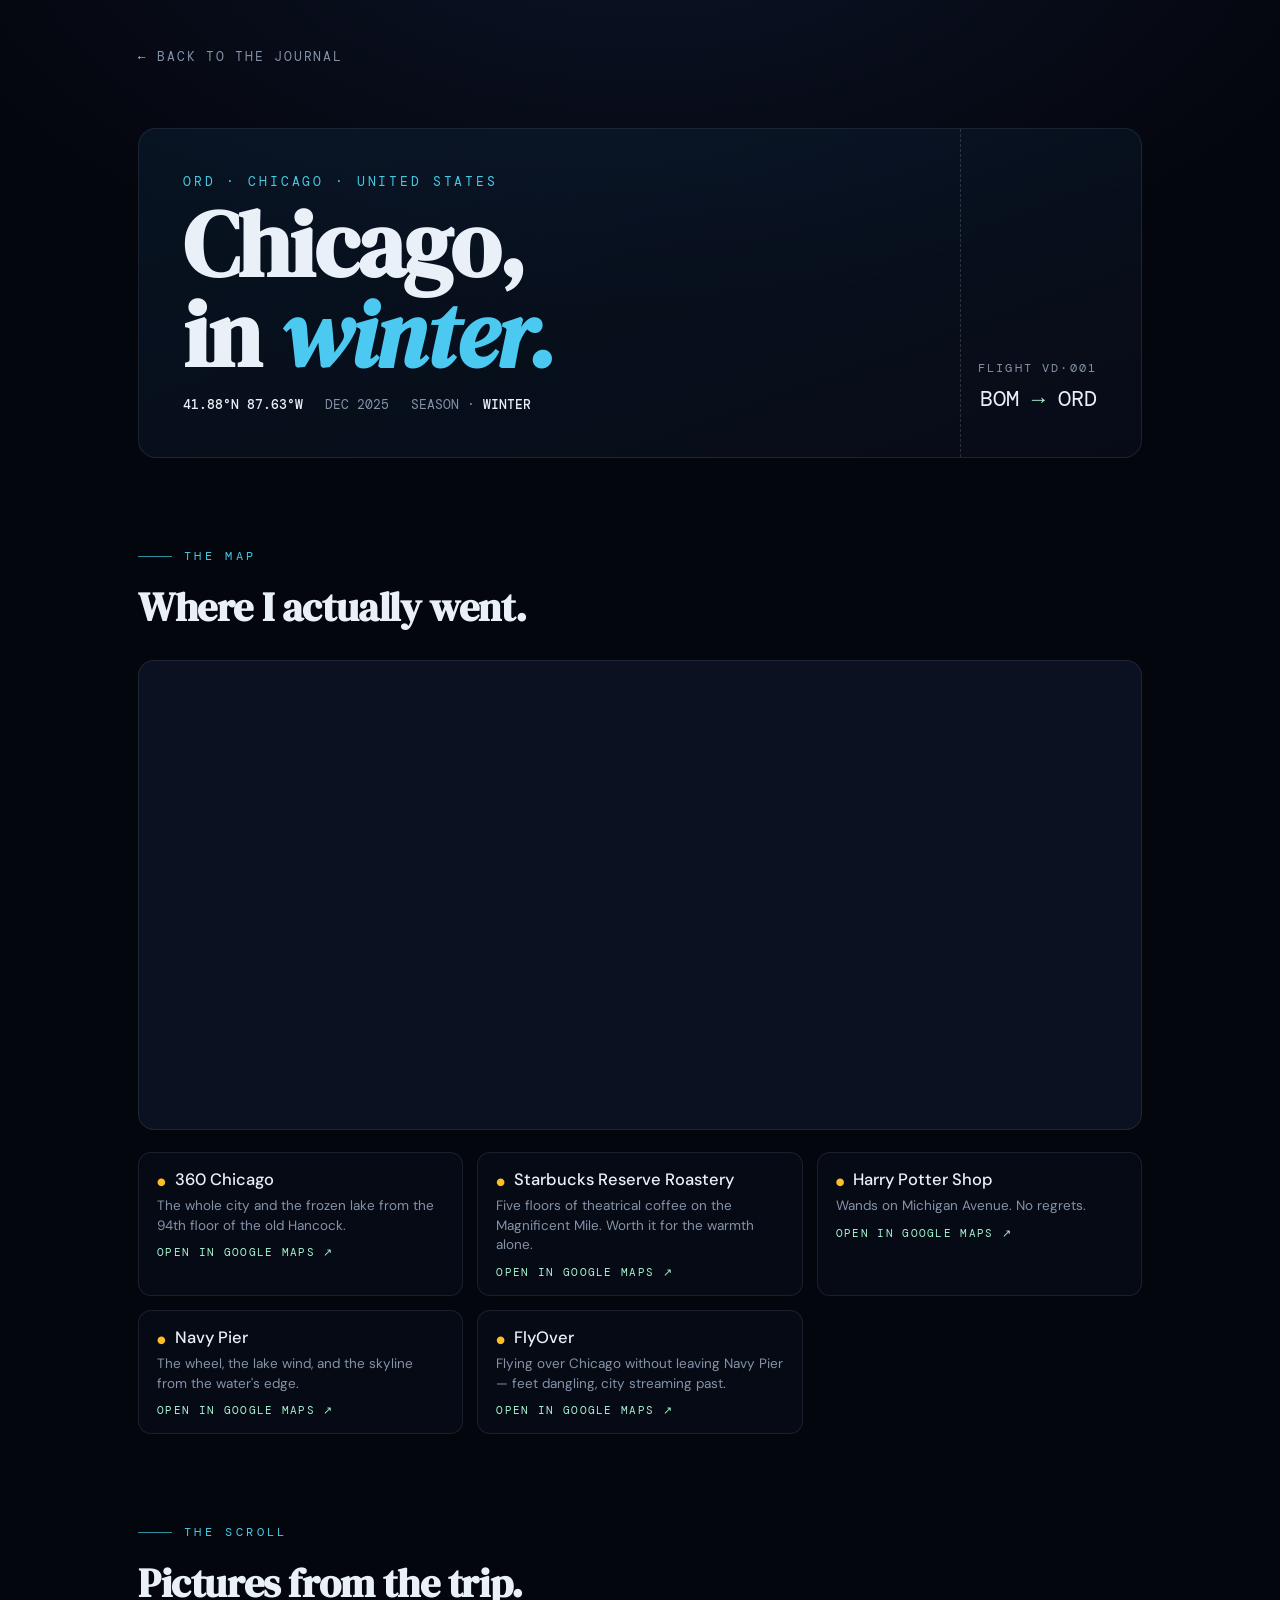
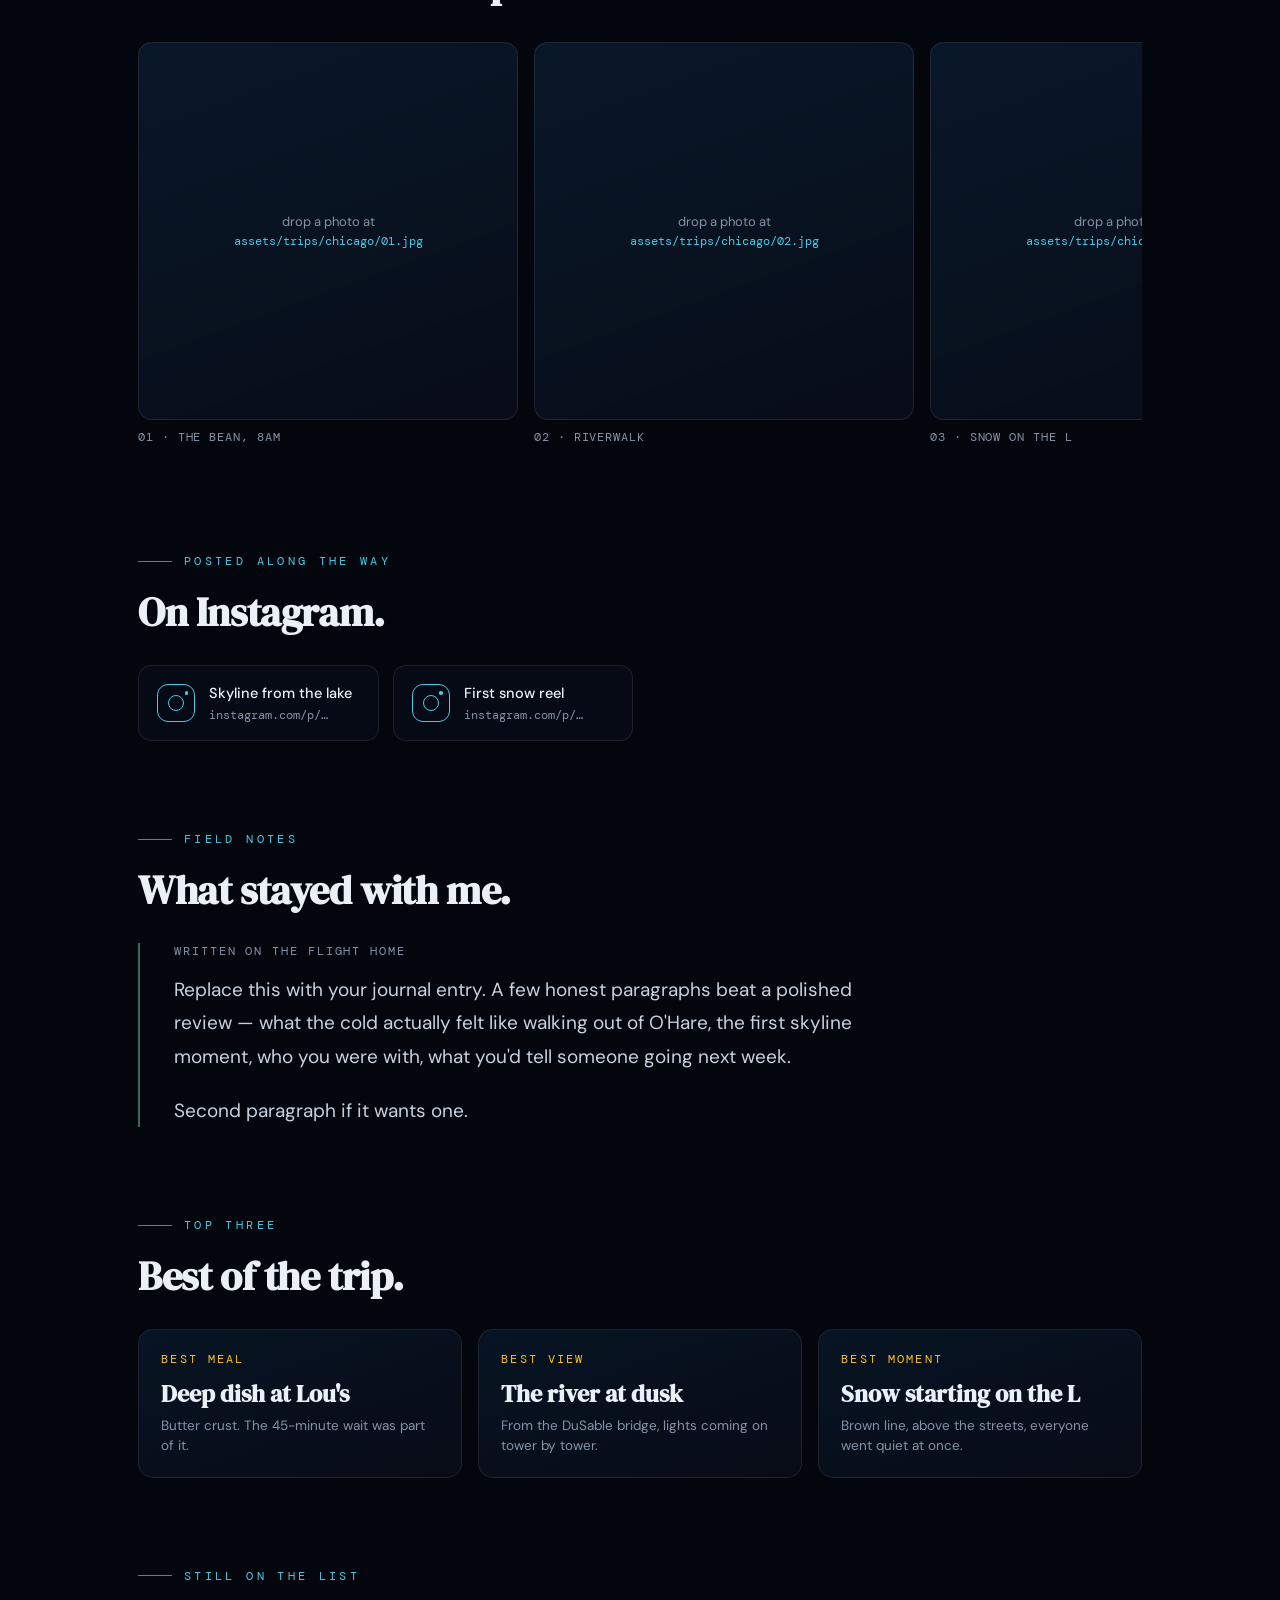
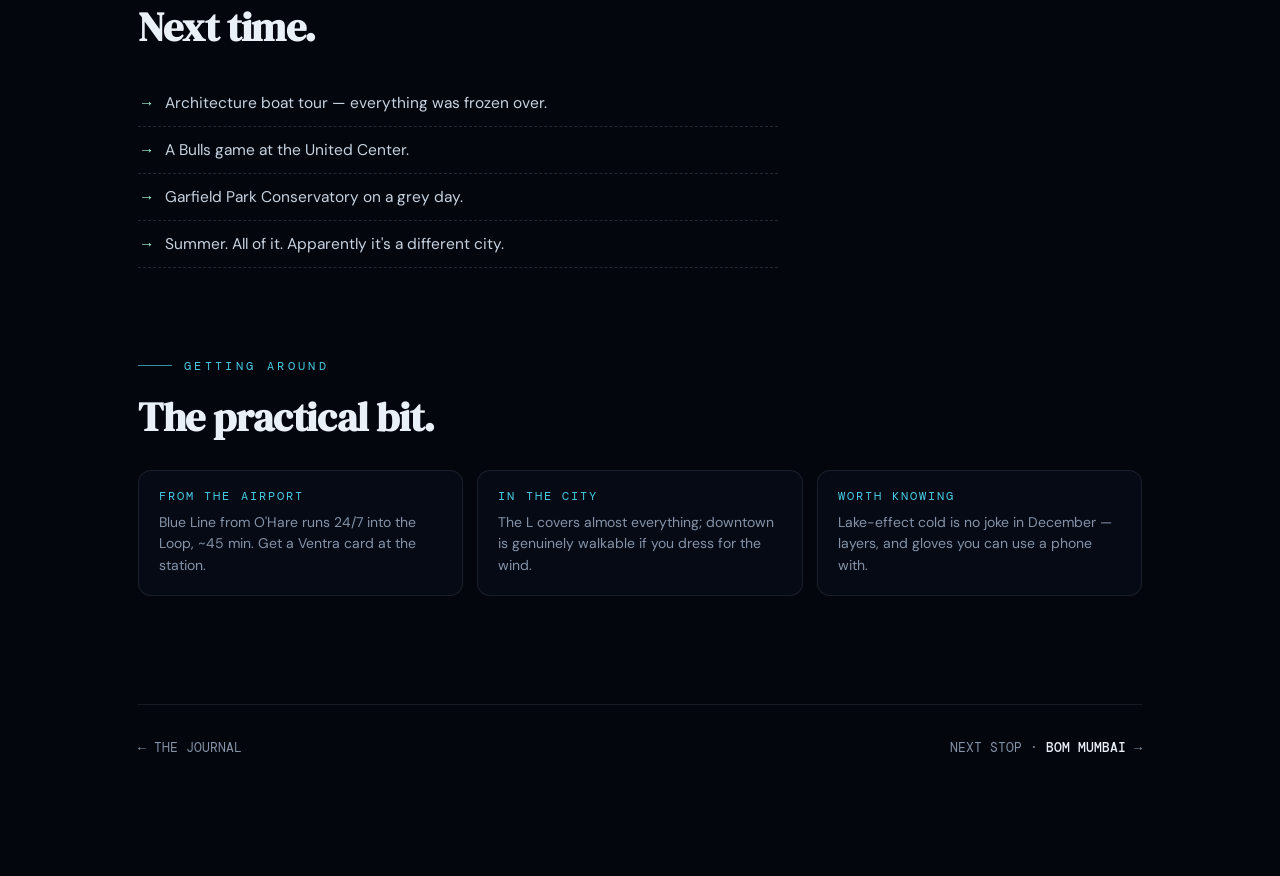
==== chicago.html @ 28030397 "Initial commit: travel journal site Co-Authored-By: Claude Sonnet 5 <noreply@anthropic.com>" ====
<!DOCTYPE html>
<html lang="en">
<head>
<meta charset="UTF-8" />
<meta name="viewport" content="width=device-width, initial-scale=1.0" />
<title>Chicago — Travel Journal</title>

<link rel="preconnect" href="https://fonts.googleapis.com" />
<link rel="preconnect" href="https://fonts.gstatic.com" crossorigin />
<link href="https://fonts.googleapis.com/css2?family=DM+Mono:wght@400;500&family=DM+Sans:opsz,wght@9..40,400;9..40,500&family=DM+Serif+Display:ital@0;1&display=swap" rel="stylesheet" />
<link rel="stylesheet" href="trip.css" />
</head>

<body>
<div class="wrap">

  <a class="crumb" href="index.html"><span class="back-arrow">←</span> back to the journal</a>

  <!-- ===== trip stamp ===== -->
  <header class="stamp">
    <div>
      <div class="code">ORD · CHICAGO · UNITED STATES</div>
      <h1>Chicago,<br/>in <em>winter.</em></h1>
      <div class="meta">
        <span><b>41.88°N 87.63°W</b></span>
        <span>DEC 2025</span>
        <span>SEASON · <b>WINTER</b></span>
      </div>
    </div>
    <div class="route">
      <div class="flight-no">FLIGHT VD·001</div>
      <div class="legs">BOM <span class="arrow">→</span> ORD</div>
    </div>
  </header>

  <!-- ===== the map ===== -->
  <section>
    <div class="eyebrow">The map</div>
    <h2>Where I actually went.</h2>

    <div class="map-frame" id="map-frame"></div>
    <script>
      /* Paste your Google My Maps id here:
         google.com/maps/d → open your map → Share → "Embed on my site" →
         copy the mid=... value from the iframe src. */
      const MY_MAPS_ID = "12nH6dTcvFQYetylbOg2R999Y30waM60";

      const frame = document.getElementById("map-frame");
      if (MY_MAPS_ID) {
        frame.innerHTML = `<iframe src="https://www.google.com/maps/d/embed?mid=${MY_MAPS_ID}" loading="lazy" title="Chicago trip map"></iframe>`;
      } else {
        frame.innerHTML = `<div class="map-placeholder"><div>
          <div class="pin-glyph">📍</div>
          <p>Your Google My Maps embed goes here.<br/>
          Create it at <code>google.com/maps/d</code>, hit Share → Embed,<br/>
          and paste the <code>mid</code> value into <code>MY_MAPS_ID</code> in this file.</p>
        </div></div>`;
      }
    </script>

    <div class="spots">
      <!-- these mirror the pins on the My Map above — edit the blurbs freely -->
      <a class="spot" href="https://www.google.com/maps/search/?api=1&query=360+Chicago+Observation+Deck" target="_blank" rel="noopener">
        <div class="name">360 Chicago</div>
        <div class="why">The whole city and the frozen lake from the 94th floor of the old Hancock.</div>
        <div class="gmaps">OPEN IN GOOGLE MAPS ↗</div>
      </a>
      <a class="spot" href="https://www.google.com/maps/search/?api=1&query=Starbucks+Reserve+Roastery+Chicago" target="_blank" rel="noopener">
        <div class="name">Starbucks Reserve Roastery</div>
        <div class="why">Five floors of theatrical coffee on the Magnificent Mile. Worth it for the warmth alone.</div>
        <div class="gmaps">OPEN IN GOOGLE MAPS ↗</div>
      </a>
      <a class="spot" href="https://www.google.com/maps/search/?api=1&query=Harry+Potter+Shop+Chicago" target="_blank" rel="noopener">
        <div class="name">Harry Potter Shop</div>
        <div class="why">Wands on Michigan Avenue. No regrets.</div>
        <div class="gmaps">OPEN IN GOOGLE MAPS ↗</div>
      </a>
      <a class="spot" href="https://www.google.com/maps/search/?api=1&query=Navy+Pier+Chicago" target="_blank" rel="noopener">
        <div class="name">Navy Pier</div>
        <div class="why">The wheel, the lake wind, and the skyline from the water's edge.</div>
        <div class="gmaps">OPEN IN GOOGLE MAPS ↗</div>
      </a>
      <a class="spot" href="https://www.google.com/maps/search/?api=1&query=Flyover+Navy+Pier+Chicago" target="_blank" rel="noopener">
        <div class="name">FlyOver</div>
        <div class="why">Flying over Chicago without leaving Navy Pier — feet dangling, city streaming past.</div>
        <div class="gmaps">OPEN IN GOOGLE MAPS ↗</div>
      </a>
    </div>
  </section>

  <!-- ===== photo scroll ===== -->
  <section>
    <div class="eyebrow">The scroll</div>
    <h2>Pictures from the trip.</h2>
    <div class="film">
      <!-- Drop your photos in assets/trips/chicago/ and swap the .slot divs
           for: <img src="assets/trips/chicago/IMG_0001.jpg" alt="..." /> -->
      <figure>
        <div class="slot"><span>drop a photo at<br/><code>assets/trips/chicago/01.jpg</code></span></div>
        <figcaption>01 · THE BEAN, 8AM</figcaption>
      </figure>
      <figure>
        <div class="slot"><span>drop a photo at<br/><code>assets/trips/chicago/02.jpg</code></span></div>
        <figcaption>02 · RIVERWALK</figcaption>
      </figure>
      <figure>
        <div class="slot"><span>drop a photo at<br/><code>assets/trips/chicago/03.jpg</code></span></div>
        <figcaption>03 · SNOW ON THE L</figcaption>
      </figure>
      <figure>
        <div class="slot"><span>drop a photo at<br/><code>assets/trips/chicago/04.jpg</code></span></div>
        <figcaption>04 · DEEP DISH</figcaption>
      </figure>
    </div>
  </section>

  <!-- ===== instagram ===== -->
  <section>
    <div class="eyebrow">Posted along the way</div>
    <h2>On Instagram.</h2>
    <div class="ig-row">
      <!-- Swap the href for your actual post URLs -->
      <a class="ig-card" href="https://www.instagram.com/" target="_blank" rel="noopener">
        <span class="glyph"></span>
        <span><span class="label">Skyline from the lake</span>
        <span class="handle">instagram.com/p/…</span></span>
      </a>
      <a class="ig-card" href="https://www.instagram.com/" target="_blank" rel="noopener">
        <span class="glyph"></span>
        <span><span class="label">First snow reel</span>
        <span class="handle">instagram.com/p/…</span></span>
      </a>
    </div>
  </section>

  <!-- ===== notes ===== -->
  <section>
    <div class="eyebrow">Field notes</div>
    <h2>What stayed with me.</h2>
    <div class="notes">
      <span class="date">WRITTEN ON THE FLIGHT HOME</span>
      <p>Replace this with your journal entry. A few honest paragraphs beat a
      polished review — what the cold actually felt like walking out of O'Hare,
      the first skyline moment, who you were with, what you'd tell someone
      going next week.</p>
      <p>Second paragraph if it wants one.</p>
    </div>
  </section>

  <!-- ===== top three ===== -->
  <section>
    <div class="eyebrow">Top three</div>
    <h2>Best of the trip.</h2>
    <div class="podium">
      <div class="win">
        <div class="cat">Best meal</div>
        <h3>Deep dish at Lou's</h3>
        <p>Butter crust. The 45-minute wait was part of it.</p>
      </div>
      <div class="win">
        <div class="cat">Best view</div>
        <h3>The river at dusk</h3>
        <p>From the DuSable bridge, lights coming on tower by tower.</p>
      </div>
      <div class="win">
        <div class="cat">Best moment</div>
        <h3>Snow starting on the L</h3>
        <p>Brown line, above the streets, everyone went quiet at once.</p>
      </div>
    </div>
  </section>

  <!-- ===== next time ===== -->
  <section>
    <div class="eyebrow">Still on the list</div>
    <h2>Next time.</h2>
    <ul class="next-time">
      <li>Architecture boat tour — everything was frozen over.</li>
      <li>A Bulls game at the United Center.</li>
      <li>Garfield Park Conservatory on a grey day.</li>
      <li>Summer. All of it. Apparently it's a different city.</li>
    </ul>
  </section>

  <!-- ===== getting around ===== -->
  <section>
    <div class="eyebrow">Getting around</div>
    <h2>The practical bit.</h2>
    <div class="howto">
      <div class="tip">
        <div class="k">From the airport</div>
        <p>Blue Line from O'Hare runs 24/7 into the Loop, ~45 min. Get a Ventra card at the station.</p>
      </div>
      <div class="tip">
        <div class="k">In the city</div>
        <p>The L covers almost everything; downtown is genuinely walkable if you dress for the wind.</p>
      </div>
      <div class="tip">
        <div class="k">Worth knowing</div>
        <p>Lake-effect cold is no joke in December — layers, and gloves you can use a phone with.</p>
      </div>
    </div>
  </section>

  <footer class="hop">
    <a href="index.html">← THE JOURNAL</a>
    <a class="next" href="mumbai.html">NEXT STOP · <b>BOM MUMBAI</b> →</a>
  </footer>

</div>
</body>
</html>
---- trip.css ----
/* ===== shared styles for city trip pages ===== */

:root {
  --space-0:   #04060d;
  --space-1:   #070b16;
  --space-2:   #0b1120;
  --ocean-deep:#0a2540;
  --ocean-mid: #123a5e;
  --cyan:      #4cc9f0;
  --cyan-soft: #48cae4;
  --mint:      #a7f3d0;
  --amber:     #fbbf24;
  --ink:       #eaf0f7;
  --muted:     #8493a8;
  --line:      rgba(148,163,184,0.14);
}

* { margin: 0; padding: 0; box-sizing: border-box; }

html { background: var(--space-0); }
body {
  background:
    radial-gradient(1100px 620px ellipse at 50% -120px, #0c1428 0%, rgba(12,20,40,0) 70%),
    var(--space-0);
  color: var(--ink);
  font-family: "DM Sans", system-ui, sans-serif;
  -webkit-font-smoothing: antialiased;
}

body { overflow-x: hidden; }

.wrap {
  max-width: 1100px;
  margin: 0 auto;
  padding: clamp(28px, 5vh, 64px) clamp(20px, 5vw, 48px) 120px;
}

/* ===== top nav ===== */
.crumb {
  display: inline-flex; align-items: center; gap: 10px;
  font-family: "DM Mono", monospace;
  font-size: 12.5px; letter-spacing: .14em; text-transform: uppercase;
  color: var(--muted); text-decoration: none;
  margin-bottom: clamp(36px, 7vh, 70px);
  transition: color .25s ease;
}
.crumb:hover { color: var(--mint); }
.crumb .back-arrow { color: var(--mint); }

/* ===== trip stamp header (boarding-pass stub) ===== */
.stamp {
  border: 1px solid var(--line);
  border-radius: 18px;
  background: linear-gradient(160deg, rgba(19,58,94,0.25), rgba(11,17,32,0.55));
  padding: clamp(26px, 4vw, 44px);
  display: flex; flex-wrap: wrap; gap: 28px;
  align-items: flex-end; justify-content: space-between;
  position: relative;
  overflow: hidden;
}
.stamp::after {           /* perforation line, like a torn ticket */
  content: "";
  position: absolute; top: 0; bottom: 0; right: clamp(90px, 18%, 220px);
  border-left: 1.5px dashed rgba(148,163,184,0.25);
}
.stamp .code {
  font-family: "DM Mono", monospace;
  font-size: 13px; letter-spacing: .22em; color: var(--cyan-soft);
}
.stamp h1 {
  font-family: "DM Serif Display", serif;
  font-size: clamp(46px, 8vw, 92px);
  line-height: .98; letter-spacing: -0.01em;
  margin-top: 10px;
}
.stamp h1 em { font-style: italic; color: var(--cyan); }
.stamp .meta {
  margin-top: 16px;
  font-family: "DM Mono", monospace;
  font-size: 13px; color: var(--muted);
  display: flex; flex-wrap: wrap; gap: 8px 22px;
}
.stamp .meta b { color: var(--ink); font-weight: 500; }
.stamp .route {
  font-family: "DM Mono", monospace;
  text-align: right; min-width: clamp(80px, 16%, 200px);
}
.stamp .route .flight-no { font-size: 12px; letter-spacing: .18em; color: var(--muted); }
.stamp .route .legs { font-size: 22px; margin-top: 8px; color: var(--ink); }
.stamp .route .legs .arrow { color: var(--mint); }

/* ===== sections ===== */
section { margin-top: clamp(64px, 10vh, 110px); }
.eyebrow {
  font-family: "DM Mono", monospace;
  font-size: 12px; letter-spacing: .28em; text-transform: uppercase;
  color: var(--cyan-soft);
  margin-bottom: 16px;
  display: flex; align-items: center; gap: 12px;
}
.eyebrow::before {
  content: ""; width: 34px; height: 1px; background: var(--cyan-soft); opacity: .7;
}
section > h2 {
  font-family: "DM Serif Display", serif;
  font-size: clamp(26px, 3.6vw, 40px);
  letter-spacing: -0.01em;
  margin-bottom: 26px;
}

/* ===== map ===== */
.map-frame {
  border: 1px solid var(--line);
  border-radius: 16px;
  overflow: hidden;
  background: var(--space-2);
}
.map-frame iframe { display: block; width: 100%; height: clamp(340px, 52vh, 520px); border: 0; }
.map-placeholder {
  height: clamp(280px, 40vh, 420px);
  display: grid; place-items: center; text-align: center;
  padding: 30px;
  color: var(--muted);
}
.map-placeholder .pin-glyph { font-size: 34px; margin-bottom: 14px; }
.map-placeholder code {
  font-family: "DM Mono", monospace; font-size: 12.5px; color: var(--cyan-soft);
}
.spots {
  margin-top: 22px;
  display: grid;
  grid-template-columns: repeat(auto-fill, minmax(250px, 1fr));
  gap: 14px;
}
.spot {
  display: block; text-decoration: none; color: inherit;
  border: 1px solid var(--line); border-radius: 13px;
  padding: 16px 18px;
  background: rgba(11,17,32,0.45);
  transition: transform .3s ease, border-color .3s ease;
}
.spot:hover { transform: translateY(-3px); border-color: rgba(167,243,208,0.45); }
.spot .name { font-size: 16.5px; font-weight: 500; display: flex; gap: 9px; align-items: baseline; }
.spot .name::before { content: "●"; color: var(--amber); font-size: 10px; }
.spot .why { margin-top: 6px; font-size: 13.5px; color: var(--muted); line-height: 1.45; }
.spot .gmaps {
  margin-top: 10px;
  font-family: "DM Mono", monospace; font-size: 11px; letter-spacing: .12em;
  color: var(--mint);
}

/* ===== photo scroll ===== */
.film {
  display: flex; gap: 16px;
  overflow-x: auto;
  padding: 6px 2px 18px;
  scroll-snap-type: x mandatory;
  scrollbar-width: thin;
  scrollbar-color: rgba(148,163,184,0.35) transparent;
}
.film figure {
  scroll-snap-align: start;
  flex: 0 0 auto;
  width: clamp(240px, 34vw, 380px);
}
.film img, .film .slot {
  width: 100%; height: clamp(300px, 42vh, 440px);
  object-fit: cover;
  border-radius: 14px;
  border: 1px solid var(--line);
  background: linear-gradient(160deg, rgba(19,58,94,0.35), rgba(11,17,32,0.6));
}
.film .slot {
  display: grid; place-items: center; text-align: center;
  color: var(--muted); font-size: 13px; padding: 24px; line-height: 1.5;
}
.film .slot code { font-family: "DM Mono", monospace; font-size: 12px; color: var(--cyan-soft); }
.film figcaption {
  margin-top: 10px;
  font-family: "DM Mono", monospace;
  font-size: 11.5px; letter-spacing: .08em; color: var(--muted);
}

/* ===== instagram ===== */
.ig-row {
  display: grid;
  grid-template-columns: repeat(auto-fill, minmax(240px, 1fr));
  gap: 14px;
}
.ig-card {
  display: flex; align-items: center; gap: 14px;
  text-decoration: none; color: inherit;
  border: 1px solid var(--line); border-radius: 13px;
  padding: 16px 18px;
  background: rgba(11,17,32,0.45);
  transition: transform .3s ease, border-color .3s ease;
}
.ig-card:hover { transform: translateY(-3px); border-color: rgba(76,201,240,0.45); }
.ig-card .glyph {
  width: 38px; height: 38px; flex: 0 0 auto;
  border-radius: 11px;
  border: 1.6px solid var(--cyan-soft);
  display: grid; place-items: center;
  position: relative;
}
.ig-card .glyph::before {      /* lens */
  content: ""; width: 14px; height: 14px;
  border: 1.6px solid var(--cyan-soft); border-radius: 50%;
}
.ig-card .glyph::after {       /* flash dot */
  content: ""; position: absolute; top: 6px; right: 6px;
  width: 3.5px; height: 3.5px; border-radius: 50%;
  background: var(--cyan-soft);
}
.ig-card .label { font-size: 14.5px; font-weight: 500; }
.ig-card .handle {
  font-family: "DM Mono", monospace;
  font-size: 11.5px; color: var(--muted); margin-top: 3px;
}

/* ===== notes (journal entry) ===== */
.notes {
  border-left: 2px solid rgba(167,243,208,0.4);
  padding-left: clamp(20px, 3vw, 34px);
  max-width: 68ch;
}
.notes p {
  font-size: clamp(16.5px, 1.6vw, 19px);
  line-height: 1.75;
  color: #c6d2e0;
}
.notes p + p { margin-top: 1.1em; }
.notes .date {
  font-family: "DM Mono", monospace;
  font-size: 12px; letter-spacing: .16em; color: var(--muted);
  margin-bottom: 14px; display: block;
}

/* ===== top three ===== */
.podium {
  display: grid;
  grid-template-columns: repeat(auto-fit, minmax(240px, 1fr));
  gap: 16px;
}
.podium .win {
  border: 1px solid var(--line); border-radius: 15px;
  padding: 22px 22px 20px;
  background: linear-gradient(160deg, rgba(19,58,94,0.28), rgba(11,17,32,0.5));
}
.podium .cat {
  font-family: "DM Mono", monospace;
  font-size: 11.5px; letter-spacing: .2em; text-transform: uppercase;
  color: var(--amber);
}
.podium h3 {
  font-family: "DM Serif Display", serif;
  font-size: 24px; margin: 10px 0 6px;
}
.podium p { font-size: 13.5px; color: var(--muted); line-height: 1.5; }

/* ===== next time ===== */
.next-time { list-style: none; max-width: 640px; }
.next-time li {
  display: flex; gap: 14px; align-items: baseline;
  padding: 13px 4px;
  border-bottom: 1px dashed rgba(148,163,184,0.22);
  font-size: 15.5px; color: #c6d2e0;
}
.next-time li::before {
  content: "→";
  font-family: "DM Mono", monospace;
  color: var(--mint); flex: 0 0 auto;
}

/* ===== getting around ===== */
.howto { display: grid; grid-template-columns: repeat(auto-fit, minmax(260px, 1fr)); gap: 14px; }
.howto .tip {
  border: 1px solid var(--line); border-radius: 13px;
  padding: 18px 20px;
  background: rgba(11,17,32,0.45);
}
.howto .k {
  font-family: "DM Mono", monospace;
  font-size: 11.5px; letter-spacing: .18em; text-transform: uppercase;
  color: var(--cyan-soft); margin-bottom: 8px;
}
.howto p { font-size: 14px; color: var(--muted); line-height: 1.55; }

/* ===== footer hop ===== */
.hop {
  margin-top: clamp(80px, 12vh, 130px);
  padding-top: 34px;
  border-top: 1px solid var(--line);
  display: flex; justify-content: space-between; align-items: center; gap: 20px;
  font-family: "DM Mono", monospace; font-size: 13px;
}
.hop a { color: var(--muted); text-decoration: none; transition: color .25s ease; }
.hop a:hover { color: var(--mint); }
.hop .next b { color: var(--ink); font-weight: 500; }

@media (max-width: 640px) {
  .stamp::after { display: none; }
  .stamp .route { text-align: left; }
}
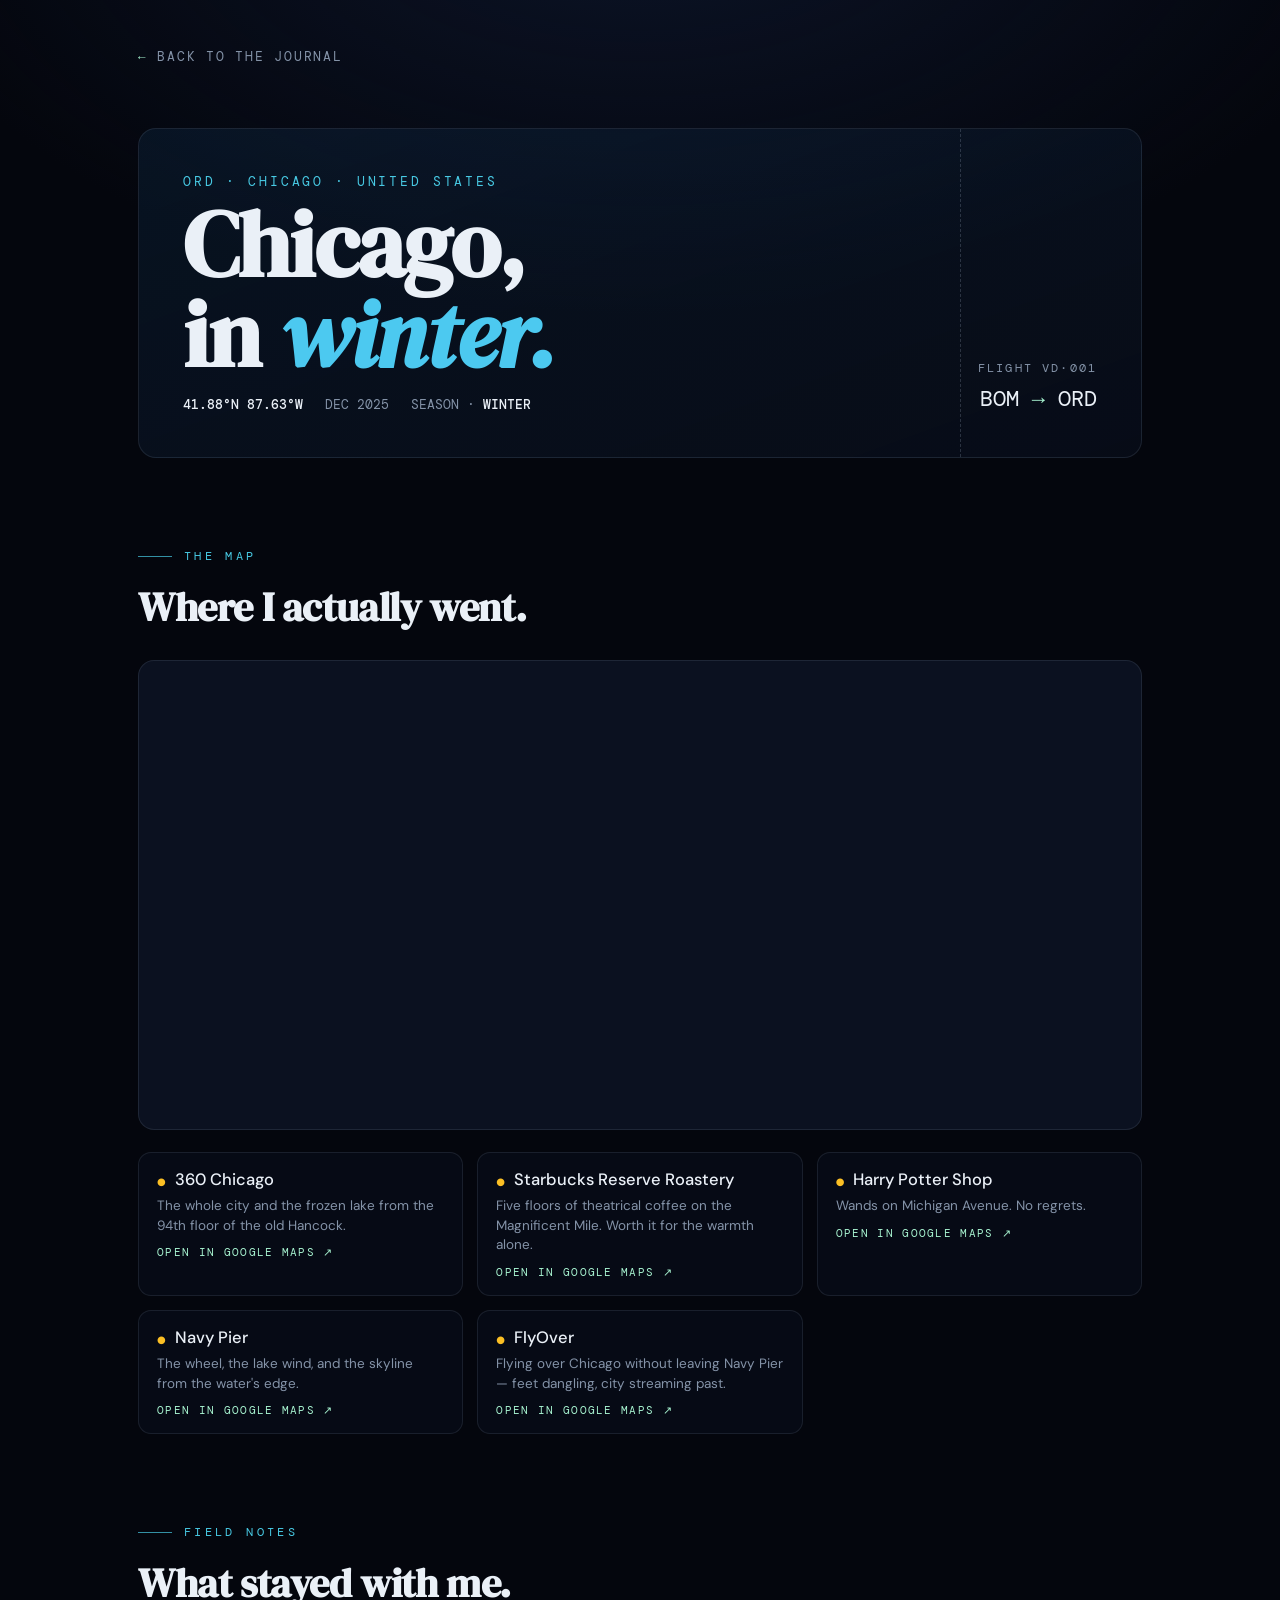
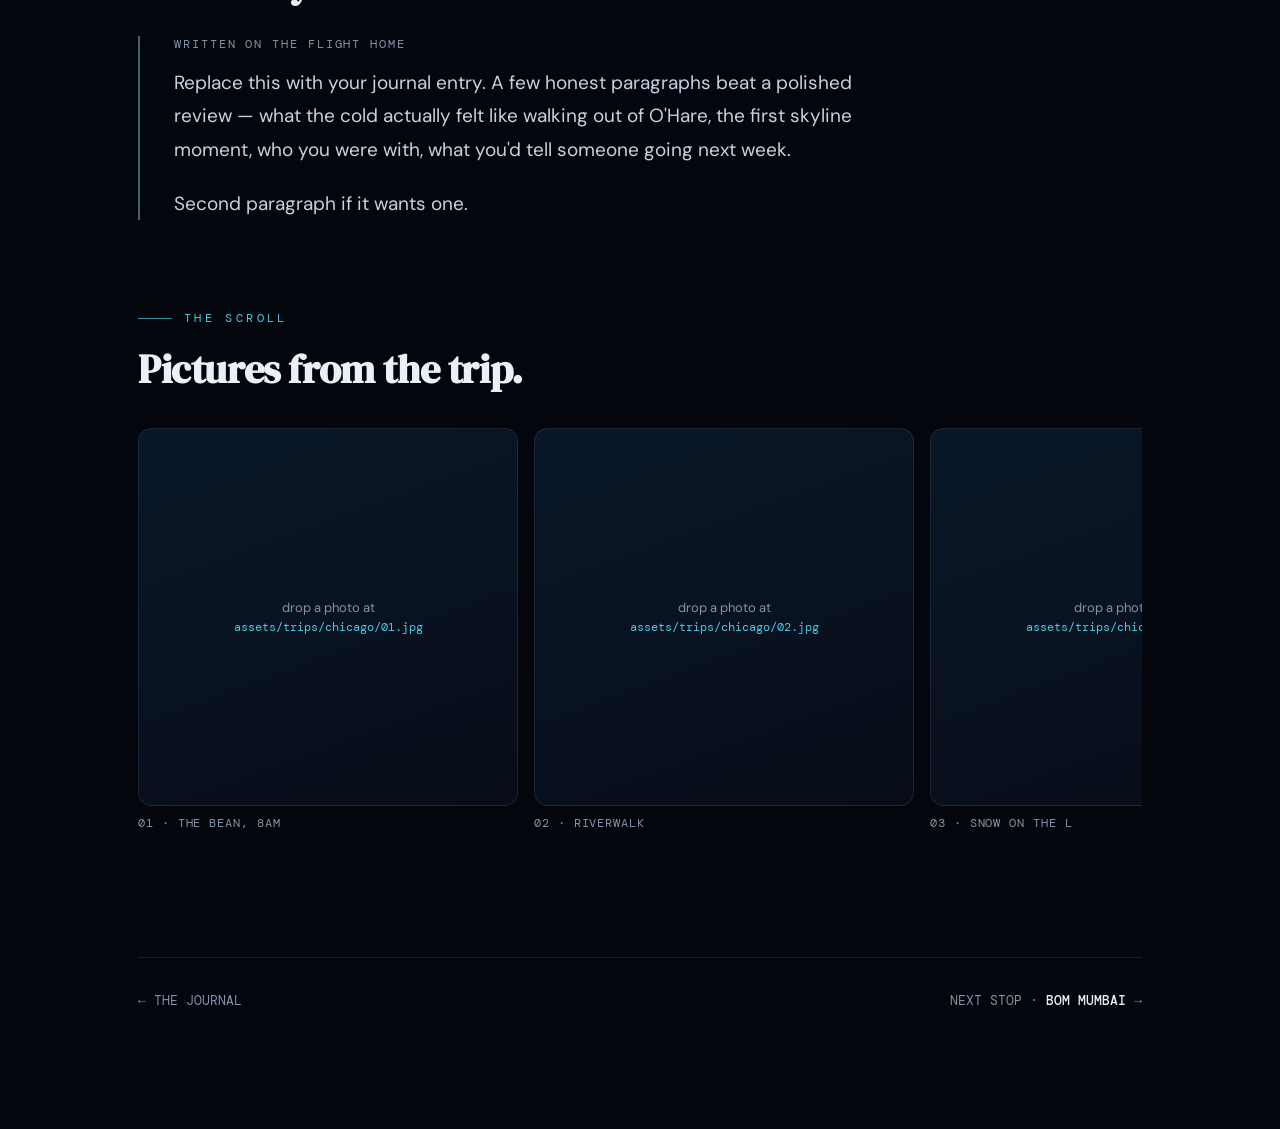
==== commit fc1b51f9: "pages layout" ====
--- a/chicago.html
+++ b/chicago.html
@@ -88,6 +88,20 @@
     </div>
   </section>
 
+  <!-- ===== notes ===== -->
+  <section>
+    <div class="eyebrow">Field notes</div>
+    <h2>What stayed with me.</h2>
+    <div class="notes">
+      <span class="date">WRITTEN ON THE FLIGHT HOME</span>
+      <p>Replace this with your journal entry. A few honest paragraphs beat a
+      polished review — what the cold actually felt like walking out of O'Hare,
+      the first skyline moment, who you were with, what you'd tell someone
+      going next week.</p>
+      <p>Second paragraph if it wants one.</p>
+    </div>
+  </section>
+
   <!-- ===== photo scroll ===== -->
   <section>
     <div class="eyebrow">The scroll</div>
@@ -114,94 +128,6 @@
     </div>
   </section>
 
-  <!-- ===== instagram ===== -->
-  <section>
-    <div class="eyebrow">Posted along the way</div>
-    <h2>On Instagram.</h2>
-    <div class="ig-row">
-      <!-- Swap the href for your actual post URLs -->
-      <a class="ig-card" href="https://www.instagram.com/" target="_blank" rel="noopener">
-        <span class="glyph"></span>
-        <span><span class="label">Skyline from the lake</span>
-        <span class="handle">instagram.com/p/…</span></span>
-      </a>
-      <a class="ig-card" href="https://www.instagram.com/" target="_blank" rel="noopener">
-        <span class="glyph"></span>
-        <span><span class="label">First snow reel</span>
-        <span class="handle">instagram.com/p/…</span></span>
-      </a>
-    </div>
-  </section>
-
-  <!-- ===== notes ===== -->
-  <section>
-    <div class="eyebrow">Field notes</div>
-    <h2>What stayed with me.</h2>
-    <div class="notes">
-      <span class="date">WRITTEN ON THE FLIGHT HOME</span>
-      <p>Replace this with your journal entry. A few honest paragraphs beat a
-      polished review — what the cold actually felt like walking out of O'Hare,
-      the first skyline moment, who you were with, what you'd tell someone
-      going next week.</p>
-      <p>Second paragraph if it wants one.</p>
-    </div>
-  </section>
-
-  <!-- ===== top three ===== -->
-  <section>
-    <div class="eyebrow">Top three</div>
-    <h2>Best of the trip.</h2>
-    <div class="podium">
-      <div class="win">
-        <div class="cat">Best meal</div>
-        <h3>Deep dish at Lou's</h3>
-        <p>Butter crust. The 45-minute wait was part of it.</p>
-      </div>
-      <div class="win">
-        <div class="cat">Best view</div>
-        <h3>The river at dusk</h3>
-        <p>From the DuSable bridge, lights coming on tower by tower.</p>
-      </div>
-      <div class="win">
-        <div class="cat">Best moment</div>
-        <h3>Snow starting on the L</h3>
-        <p>Brown line, above the streets, everyone went quiet at once.</p>
-      </div>
-    </div>
-  </section>
-
-  <!-- ===== next time ===== -->
-  <section>
-    <div class="eyebrow">Still on the list</div>
-    <h2>Next time.</h2>
-    <ul class="next-time">
-      <li>Architecture boat tour — everything was frozen over.</li>
-      <li>A Bulls game at the United Center.</li>
-      <li>Garfield Park Conservatory on a grey day.</li>
-      <li>Summer. All of it. Apparently it's a different city.</li>
-    </ul>
-  </section>
-
-  <!-- ===== getting around ===== -->
-  <section>
-    <div class="eyebrow">Getting around</div>
-    <h2>The practical bit.</h2>
-    <div class="howto">
-      <div class="tip">
-        <div class="k">From the airport</div>
-        <p>Blue Line from O'Hare runs 24/7 into the Loop, ~45 min. Get a Ventra card at the station.</p>
-      </div>
-      <div class="tip">
-        <div class="k">In the city</div>
-        <p>The L covers almost everything; downtown is genuinely walkable if you dress for the wind.</p>
-      </div>
-      <div class="tip">
-        <div class="k">Worth knowing</div>
-        <p>Lake-effect cold is no joke in December — layers, and gloves you can use a phone with.</p>
-      </div>
-    </div>
-  </section>
-
   <footer class="hop">
     <a href="index.html">← THE JOURNAL</a>
     <a class="next" href="mumbai.html">NEXT STOP · <b>BOM MUMBAI</b> →</a>
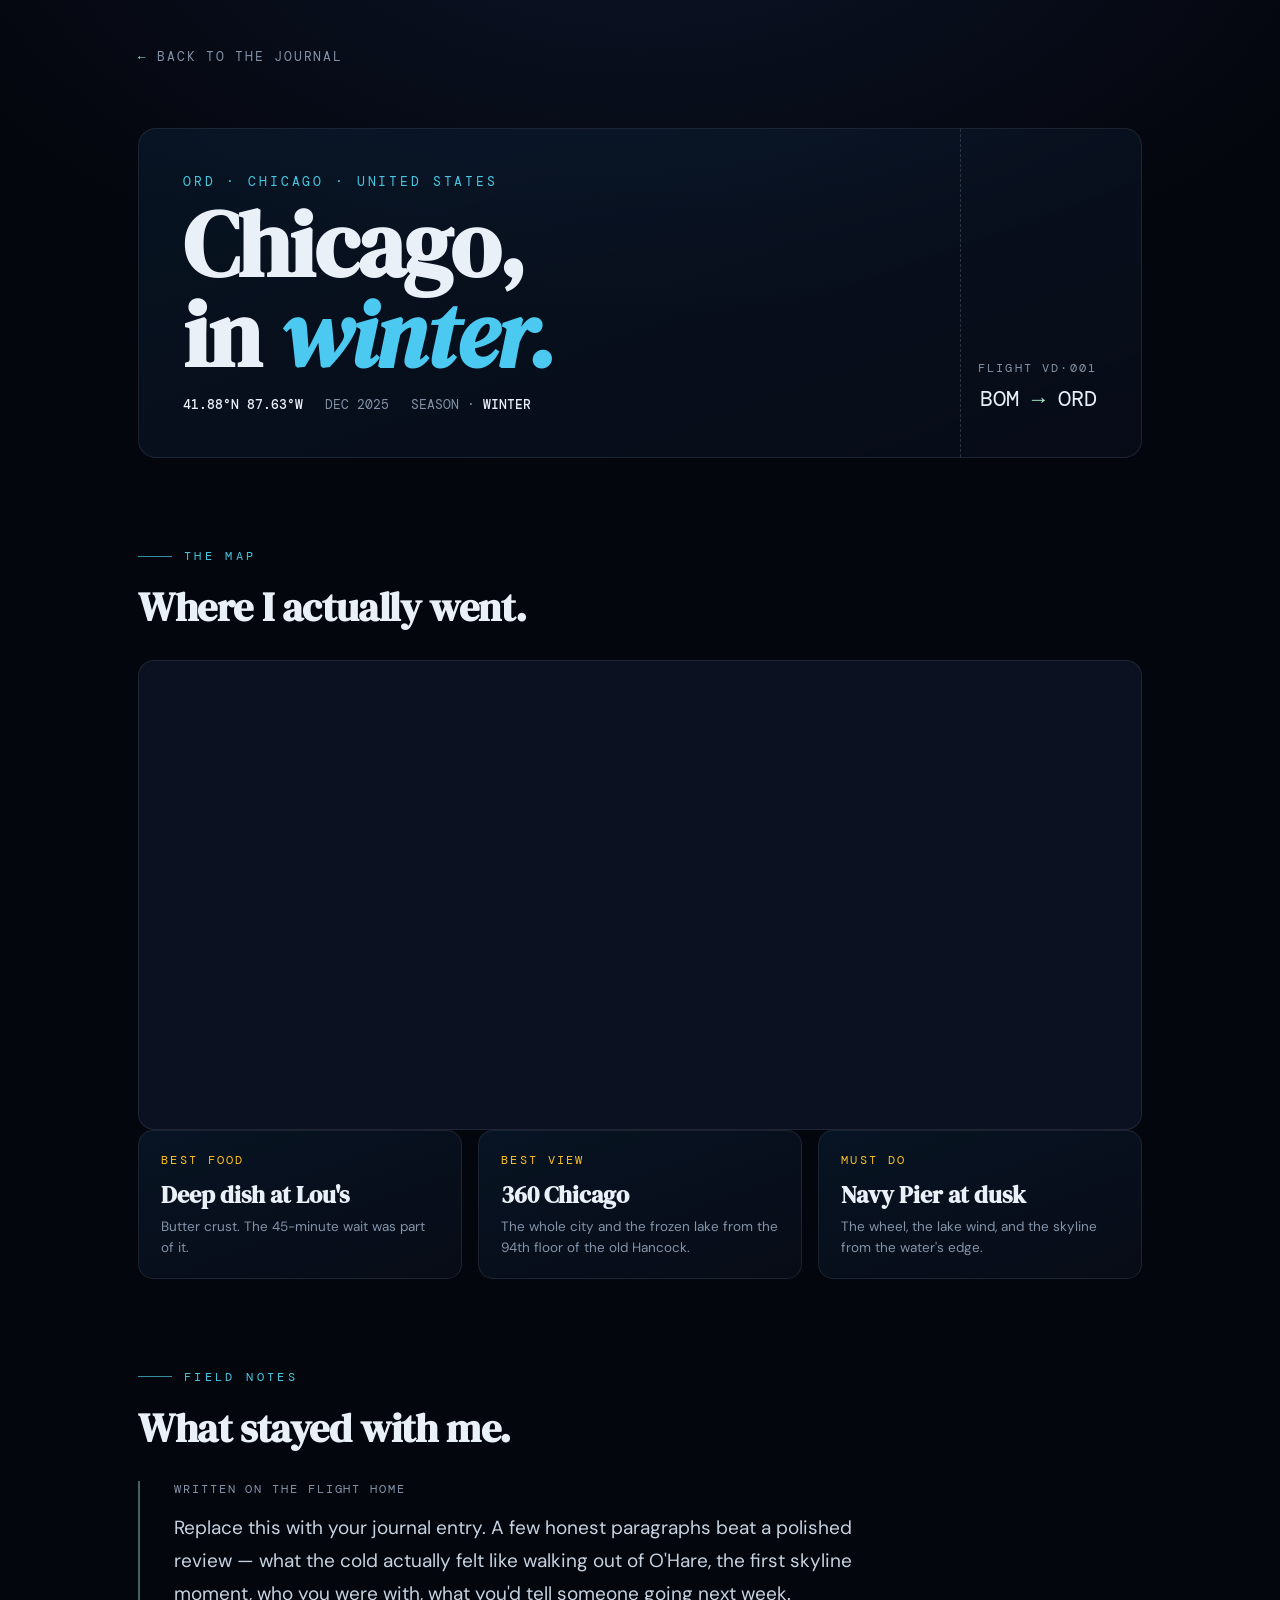
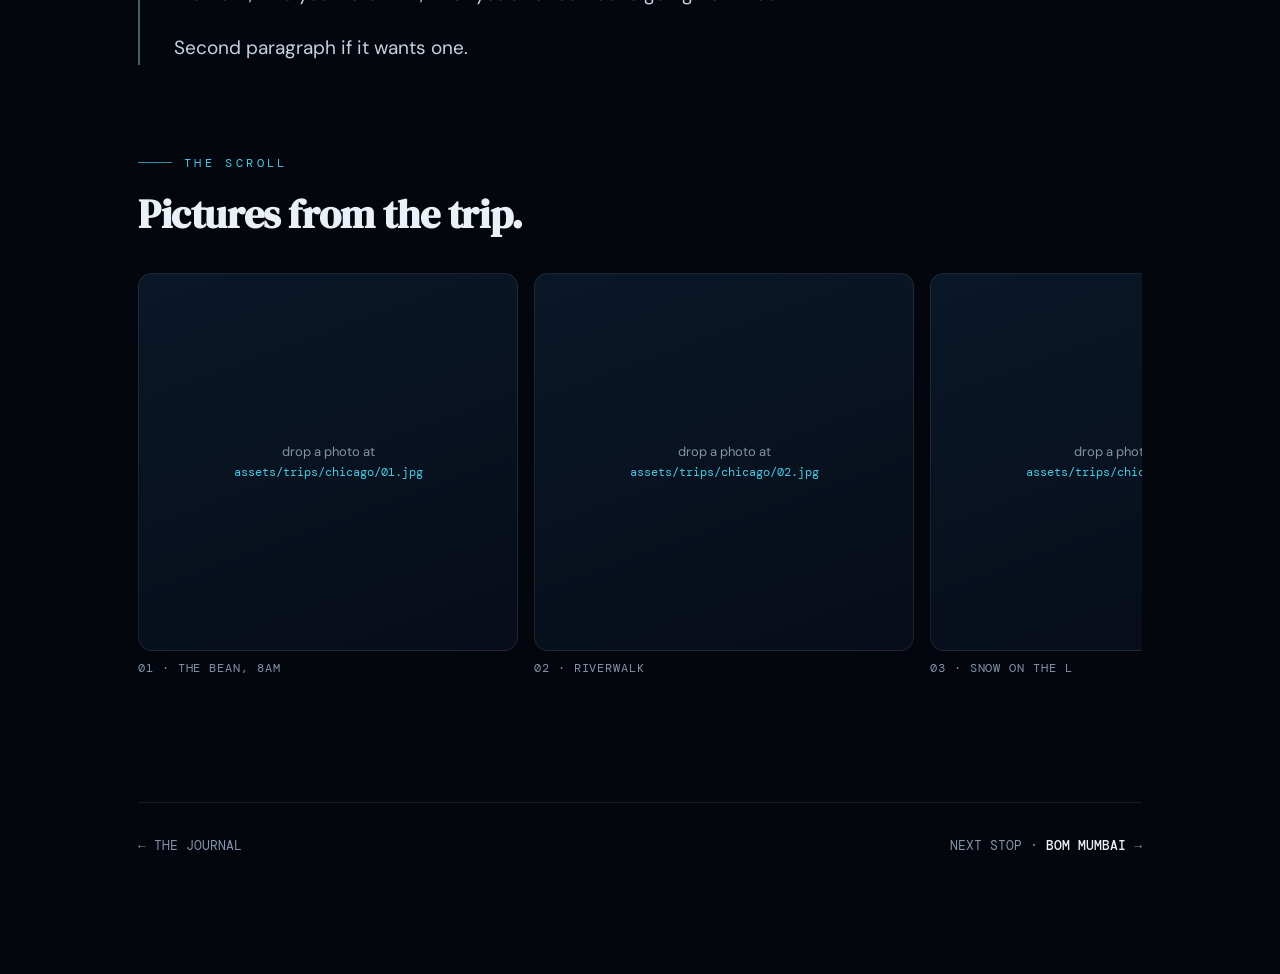
==== commit d986e05a: "layout pages" ====
--- a/chicago.html
+++ b/chicago.html
@@ -58,33 +58,22 @@
       }
     </script>
 
-    <div class="spots">
-      <!-- these mirror the pins on the My Map above — edit the blurbs freely -->
-      <a class="spot" href="https://www.google.com/maps/search/?api=1&query=360+Chicago+Observation+Deck" target="_blank" rel="noopener">
-        <div class="name">360 Chicago</div>
-        <div class="why">The whole city and the frozen lake from the 94th floor of the old Hancock.</div>
-        <div class="gmaps">OPEN IN GOOGLE MAPS ↗</div>
-      </a>
-      <a class="spot" href="https://www.google.com/maps/search/?api=1&query=Starbucks+Reserve+Roastery+Chicago" target="_blank" rel="noopener">
-        <div class="name">Starbucks Reserve Roastery</div>
-        <div class="why">Five floors of theatrical coffee on the Magnificent Mile. Worth it for the warmth alone.</div>
-        <div class="gmaps">OPEN IN GOOGLE MAPS ↗</div>
-      </a>
-      <a class="spot" href="https://www.google.com/maps/search/?api=1&query=Harry+Potter+Shop+Chicago" target="_blank" rel="noopener">
-        <div class="name">Harry Potter Shop</div>
-        <div class="why">Wands on Michigan Avenue. No regrets.</div>
-        <div class="gmaps">OPEN IN GOOGLE MAPS ↗</div>
-      </a>
-      <a class="spot" href="https://www.google.com/maps/search/?api=1&query=Navy+Pier+Chicago" target="_blank" rel="noopener">
-        <div class="name">Navy Pier</div>
-        <div class="why">The wheel, the lake wind, and the skyline from the water's edge.</div>
-        <div class="gmaps">OPEN IN GOOGLE MAPS ↗</div>
-      </a>
-      <a class="spot" href="https://www.google.com/maps/search/?api=1&query=Flyover+Navy+Pier+Chicago" target="_blank" rel="noopener">
-        <div class="name">FlyOver</div>
-        <div class="why">Flying over Chicago without leaving Navy Pier — feet dangling, city streaming past.</div>
-        <div class="gmaps">OPEN IN GOOGLE MAPS ↗</div>
-      </a>
+    <div class="podium">
+      <div class="win">
+        <div class="cat">Best food</div>
+        <h3>Deep dish at Lou's</h3>
+        <p>Butter crust. The 45-minute wait was part of it.</p>
+      </div>
+      <div class="win">
+        <div class="cat">Best view</div>
+        <h3>360 Chicago</h3>
+        <p>The whole city and the frozen lake from the 94th floor of the old Hancock.</p>
+      </div>
+      <div class="win">
+        <div class="cat">Must do</div>
+        <h3>Navy Pier at dusk</h3>
+        <p>The wheel, the lake wind, and the skyline from the water's edge.</p>
+      </div>
     </div>
   </section>
 
